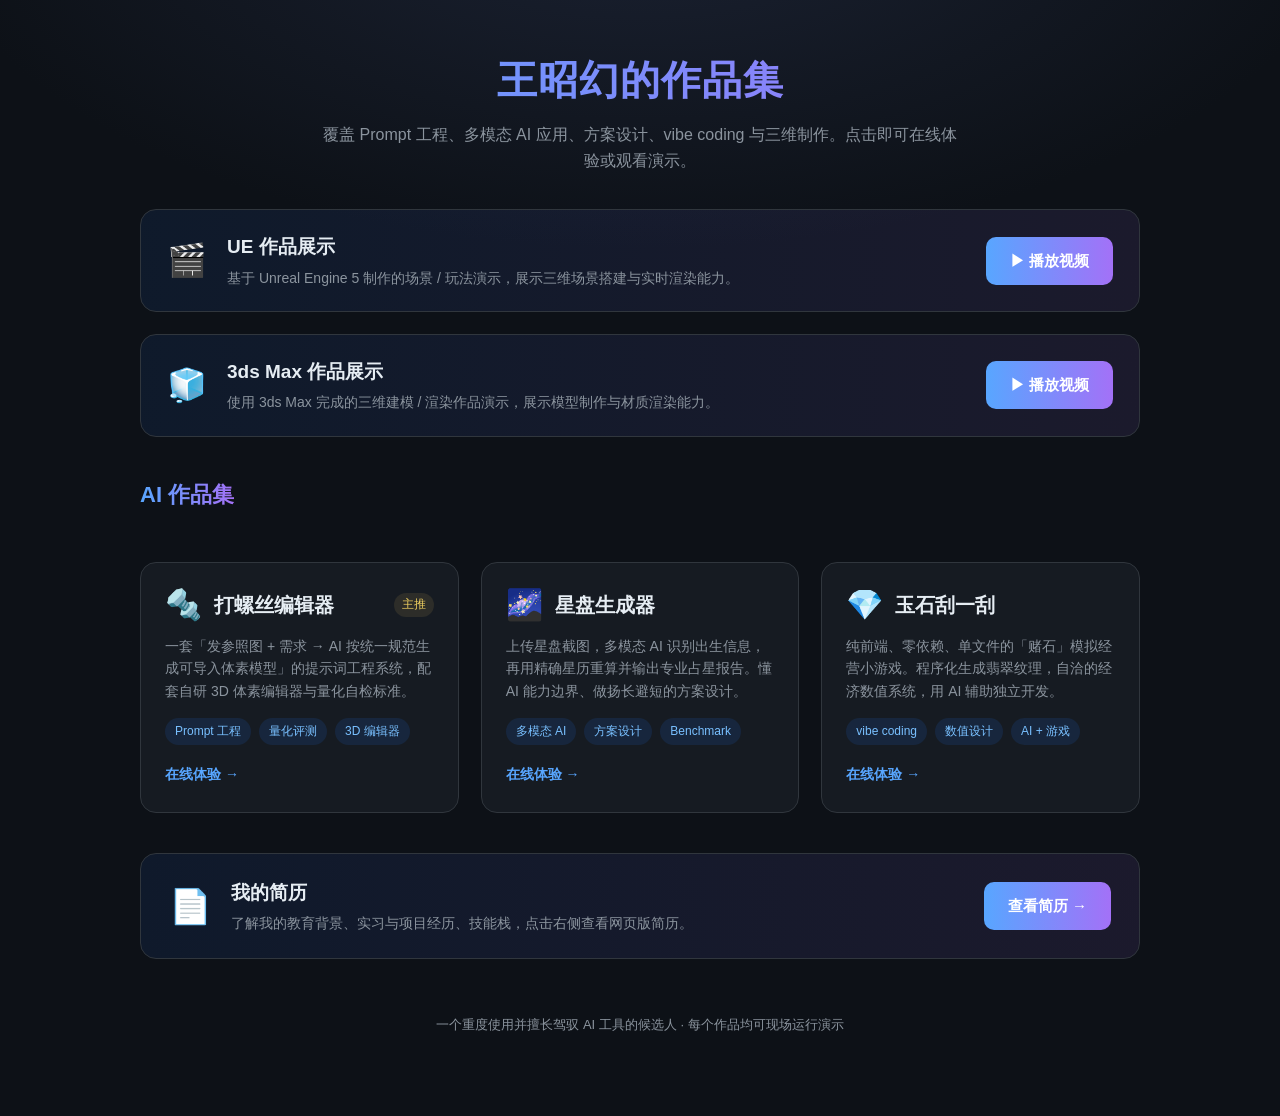
==== index.html @ 08b5da70 "Add files via upload" ====
<!DOCTYPE html>
<html lang="zh-CN">
<head>
<meta charset="UTF-8">
<meta name="viewport" content="width=device-width, initial-scale=1.0">
<title>作品集 · AI 方向</title>
<style>
  :root{
    --bg:#0d1117; --card:#161b22; --card-hover:#1c2331;
    --border:#30363d; --text:#e6edf3; --muted:#8b949e;
    --accent:#58a6ff; --accent2:#a371f7; --tag:#1f6feb22; --tag-text:#79c0ff;
  }
  *{box-sizing:border-box;margin:0;padding:0}
  body{
    font-family:-apple-system,BlinkMacSystemFont,"Segoe UI","PingFang SC","Microsoft YaHei",sans-serif;
    background:radial-gradient(1200px 600px at 50% -10%,#1b2233 0%,var(--bg) 60%);
    color:var(--text);min-height:100vh;line-height:1.6;
    padding:48px 20px 80px;
  }
  .wrap{max-width:1000px;margin:0 auto}
  header{text-align:center;margin-bottom:12px}
  h1{
    font-size:40px;font-weight:800;letter-spacing:1px;
    background:linear-gradient(90deg,var(--accent),var(--accent2));
    -webkit-background-clip:text;background-clip:text;color:transparent;
  }
  .sub{color:var(--muted);font-size:16px;margin-top:10px;max-width:640px;margin-left:auto;margin-right:auto}
  .cards{
    margin-top:48px;display:grid;gap:22px;
    grid-template-columns:repeat(auto-fit,minmax(280px,1fr));
  }
  .card{
    display:flex;flex-direction:column;text-decoration:none;color:inherit;
    background:var(--card);border:1px solid var(--border);border-radius:16px;
    padding:26px 24px;transition:.25s ease;position:relative;overflow:hidden;
  }
  .card:hover{transform:translateY(-6px);border-color:var(--accent);background:var(--card-hover);box-shadow:0 12px 30px #0008}
  .card .top{display:flex;align-items:center;gap:12px;margin-bottom:14px}
  .icon{font-size:30px;line-height:1}
  .card h2{font-size:20px;font-weight:700}
  .star{font-size:12px;color:#f0d060;background:#f0d0601a;padding:2px 8px;border-radius:20px;margin-left:auto}
  .desc{color:var(--muted);font-size:14px;flex:1}
  .tags{margin-top:16px;display:flex;flex-wrap:wrap;gap:8px}
  .tag{font-size:12px;color:var(--tag-text);background:var(--tag);padding:4px 10px;border-radius:20px}
  .go{margin-top:18px;color:var(--accent);font-size:14px;font-weight:600;display:flex;align-items:center;gap:6px}
  .card:hover .go{gap:12px}
  .resume{
    margin-top:40px;display:flex;align-items:center;gap:20px;flex-wrap:wrap;
    background:linear-gradient(90deg,#1f6feb18,#a371f718);
    border:1px solid var(--border);border-radius:16px;padding:24px 28px;
  }
  .resume .r-icon{font-size:34px}
  .resume .r-text{flex:1;min-width:200px}
  .resume h3{font-size:19px;font-weight:700;margin-bottom:4px}
  .resume p{color:var(--muted);font-size:14px}
  .btn{
    display:inline-flex;align-items:center;gap:8px;text-decoration:none;
    background:linear-gradient(90deg,var(--accent),var(--accent2));color:#fff;
    font-weight:600;font-size:15px;padding:12px 24px;border-radius:10px;transition:.25s ease;
  }
  .btn:hover{transform:translateY(-2px);box-shadow:0 8px 20px #58a6ff55}
  footer{text-align:center;margin-top:56px;color:var(--muted);font-size:13px}
  footer a{color:var(--accent);text-decoration:none}
  /* AI 作品集分区标题 */
  .section-title{
    margin-top:40px;margin-bottom:2px;font-size:22px;font-weight:800;
    background:linear-gradient(90deg,var(--accent),var(--accent2));
    -webkit-background-clip:text;background-clip:text;-webkit-text-fill-color:transparent;
    display:inline-block;
  }
  /* UE / 3ds 视频横条卡片 */
  .video-bar{
    margin-top:22px;display:flex;align-items:center;gap:20px;flex-wrap:wrap;
    background:linear-gradient(90deg,#1f6feb18,#a371f718);
    border:1px solid var(--border);border-radius:16px;padding:22px 26px;
    cursor:pointer;transition:.25s ease;
  }
  .video-bar:first-of-type{margin-top:36px}
  .video-bar:hover{transform:translateY(-3px);border-color:var(--accent);box-shadow:0 10px 26px #0007}
  .video-bar .v-icon{font-size:32px}
  .video-bar .v-text{flex:1;min-width:200px}
  .video-bar .v-text h3{font-size:19px;font-weight:700;margin-bottom:4px}
  .video-bar .v-text p{color:var(--muted);font-size:14px}
  .video-bar .v-btn{
    display:inline-flex;align-items:center;gap:8px;
    background:linear-gradient(90deg,var(--accent),var(--accent2));color:#fff;
    font-weight:600;font-size:15px;padding:12px 24px;border-radius:10px;
    white-space:nowrap;transition:.25s ease;
  }
  .video-bar:hover .v-btn{transform:translateY(-2px);box-shadow:0 8px 20px #58a6ff55}
  /* 视频弹窗 */
  .modal{
    position:fixed;inset:0;background:#000c;backdrop-filter:blur(4px);
    display:none;align-items:center;justify-content:center;z-index:100;padding:24px;
  }
  .modal.open{display:flex}
  .modal-box{width:100%;max-width:900px;background:var(--card);border:1px solid var(--border);border-radius:16px;overflow:hidden}
  .modal-head{display:flex;align-items:center;padding:16px 20px;border-bottom:1px solid var(--border)}
  .modal-head h3{font-size:17px;font-weight:700}
  .modal-close{margin-left:auto;background:none;border:none;color:var(--muted);font-size:26px;cursor:pointer;line-height:1;padding:0 4px}
  .modal-close:hover{color:var(--text)}
  .modal-body{background:#000}
  .modal-body video{width:100%;max-height:70vh;display:block}
  .modal-empty{color:var(--muted);font-size:15px;text-align:center;padding:60px 20px}
</style>
</head>
<body>
<div class="wrap">
  <header>
    <h1>王昭幻的作品集</h1>
    <p class="sub">覆盖 Prompt 工程、多模态 AI 应用、方案设计、vibe coding 与三维制作。点击即可在线体验或观看演示。</p>
  </header>

  <div class="video-bar" data-src="./UE5demo.mp4" data-title="UE 作品演示">
    <span class="v-icon">🎬</span>
    <div class="v-text">
      <h3>UE 作品展示</h3>
      <p>基于 Unreal Engine 5 制作的场景 / 玩法演示，展示三维场景搭建与实时渲染能力。</p>
    </div>
    <span class="v-btn">▶ 播放视频</span>
  </div>

  <div class="video-bar" data-src="./3dsdemo.mp4" data-title="3ds Max 作品演示">
    <span class="v-icon">🧊</span>
    <div class="v-text">
      <h3>3ds Max 作品展示</h3>
      <p>使用 3ds Max 完成的三维建模 / 渲染作品演示，展示模型制作与材质渲染能力。</p>
    </div>
    <span class="v-btn">▶ 播放视频</span>
  </div>

  <h2 class="section-title">AI 作品集</h2>

  <div class="cards">
    <a class="card" href="./screw/">
      <div class="top">
        <span class="icon">🔩</span>
        <h2>打螺丝编辑器</h2>
        <span class="star">主推</span>
      </div>
      <p class="desc">一套「发参照图 + 需求 → AI 按统一规范生成可导入体素模型」的提示词工程系统，配套自研 3D 体素编辑器与量化自检标准。</p>
      <div class="tags"><span class="tag">Prompt 工程</span><span class="tag">量化评测</span><span class="tag">3D 编辑器</span></div>
      <span class="go">在线体验 →</span>
    </a>

    <a class="card" href="./astro/">
      <div class="top">
        <span class="icon">🌌</span>
        <h2>星盘生成器</h2>
      </div>
      <p class="desc">上传星盘截图，多模态 AI 识别出生信息，再用精确星历重算并输出专业占星报告。懂 AI 能力边界、做扬长避短的方案设计。</p>
      <div class="tags"><span class="tag">多模态 AI</span><span class="tag">方案设计</span><span class="tag">Benchmark</span></div>
      <span class="go">在线体验 →</span>
    </a>

    <a class="card" href="./jade/">
      <div class="top">
        <span class="icon">💎</span>
        <h2>玉石刮一刮</h2>
      </div>
      <p class="desc">纯前端、零依赖、单文件的「赌石」模拟经营小游戏。程序化生成翡翠纹理，自洽的经济数值系统，用 AI 辅助独立开发。</p>
      <div class="tags"><span class="tag">vibe coding</span><span class="tag">数值设计</span><span class="tag">AI + 游戏</span></div>
      <span class="go">在线体验 →</span>
    </a>
  </div>

  <div class="resume">
    <span class="r-icon">📄</span>
    <div class="r-text">
      <h3>我的简历</h3>
      <p>了解我的教育背景、实习与项目经历、技能栈，点击右侧查看网页版简历。</p>
    </div>
    <a class="btn" href="./resume.html">查看简历 →</a>
  </div>

  <footer>
    一个重度使用并擅长驾驭 AI 工具的候选人 · 每个作品均可现场运行演示
  </footer>
</div>

<div class="modal" id="videoModal">
  <div class="modal-box">
    <div class="modal-head">
      <h3 id="modalTitle">作品演示</h3>
      <button class="modal-close" id="modalClose" aria-label="关闭">×</button>
    </div>
    <div class="modal-body" id="modalBody"></div>
  </div>
</div>

<script>
  (function(){
    var modal=document.getElementById('videoModal');
    var body=document.getElementById('modalBody');
    var titleEl=document.getElementById('modalTitle');
    function close(){
      modal.classList.remove('open');
      body.innerHTML='';
    }
    document.querySelectorAll('.video-bar').forEach(function(bar){
      bar.addEventListener('click',function(){
        var src=bar.getAttribute('data-src');
        titleEl.textContent=bar.getAttribute('data-title')||'作品演示';
        // 探测视频是否存在
        var probe=document.createElement('video');
        probe.src=src;probe.preload='metadata';
        probe.onloadedmetadata=function(){
          body.innerHTML='';
          var v=document.createElement('video');
          v.src=src;v.controls=true;v.autoplay=true;v.playsInline=true;
          body.appendChild(v);
        };
        probe.onerror=function(){
          body.innerHTML='<div class="modal-empty">该作品视频尚未上传<br>（把视频命名为 '+src.replace('./','')+' 放到 portfolio 目录即可）</div>';
        };
        body.innerHTML='<div class="modal-empty">加载中…</div>';
        modal.classList.add('open');
      });
    });
    document.getElementById('modalClose').addEventListener('click',close);
    modal.addEventListener('click',function(e){ if(e.target===modal) close(); });
    document.addEventListener('keydown',function(e){ if(e.key==='Escape') close(); });
  })();
</script>
</body>
</html>
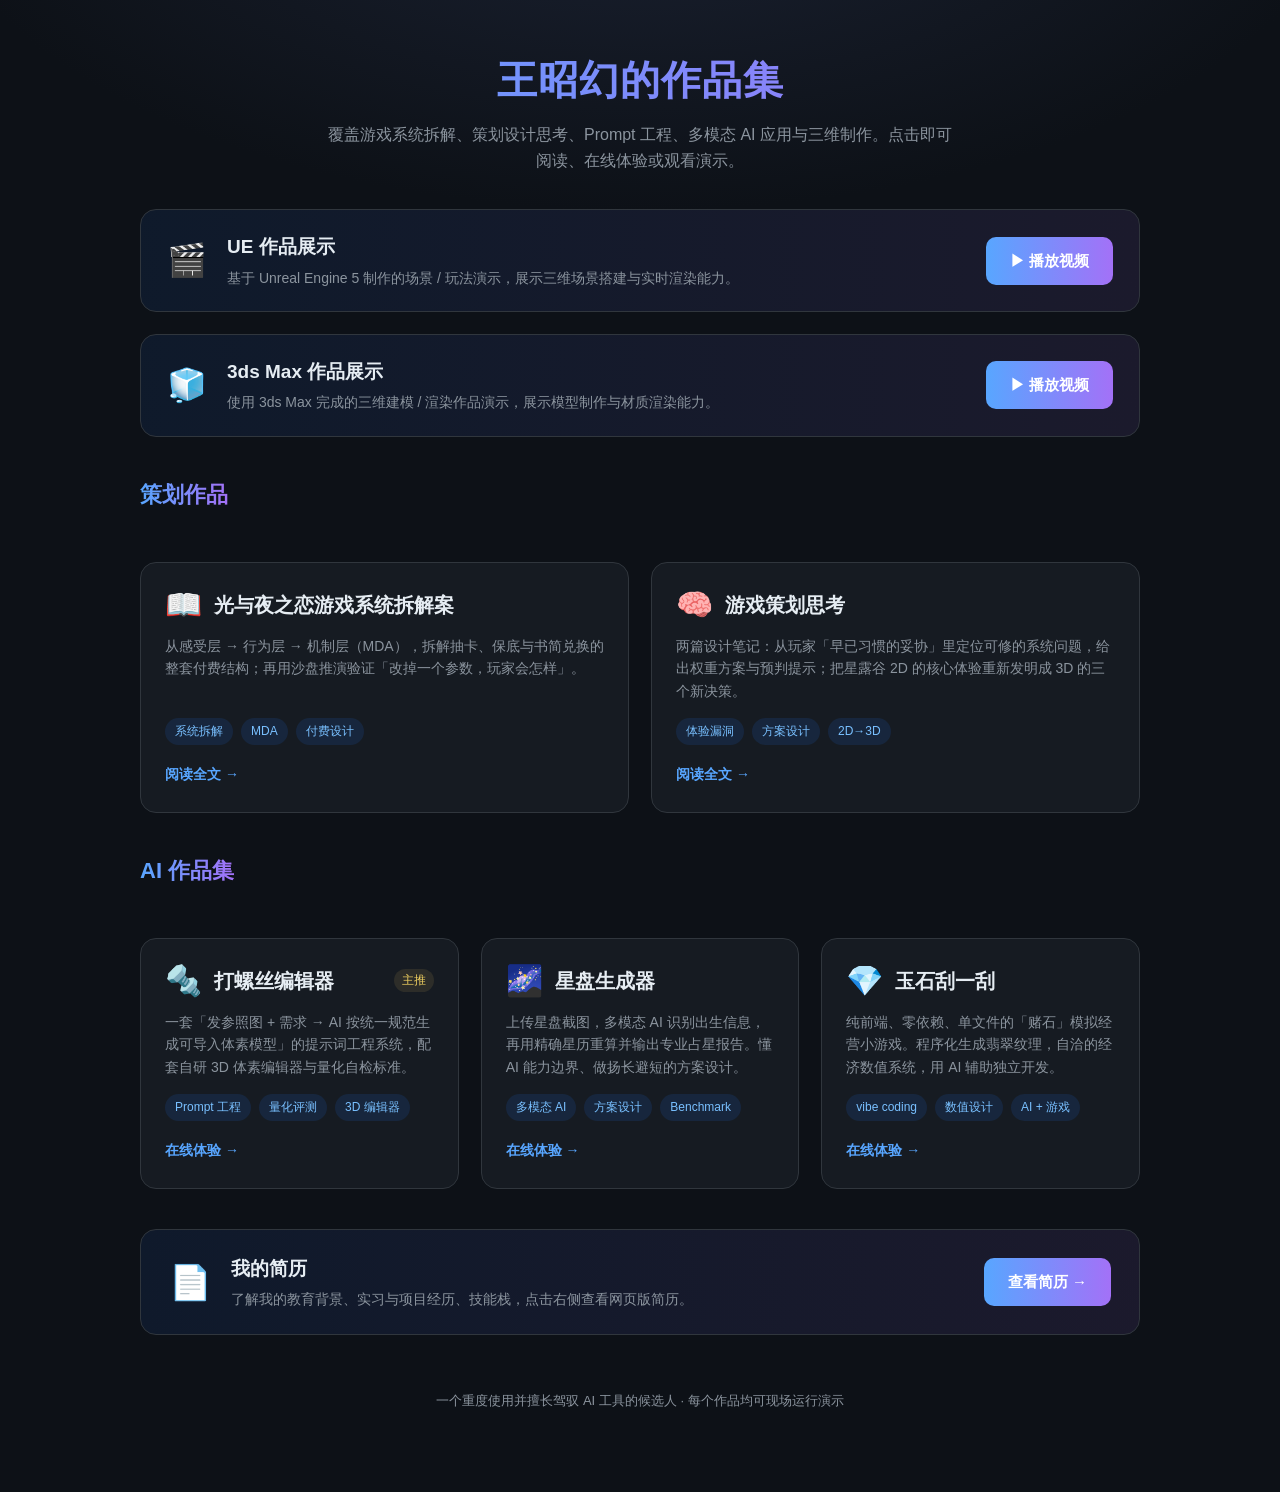
==== commit af3f057c: "add 策划作品：系统拆解 + 策划思考" ====
--- a/index.html
+++ b/index.html
@@ -108,7 +108,7 @@
 <div class="wrap">
   <header>
     <h1>王昭幻的作品集</h1>
-    <p class="sub">覆盖 Prompt 工程、多模态 AI 应用、方案设计、vibe coding 与三维制作。点击即可在线体验或观看演示。</p>
+    <p class="sub">覆盖游戏系统拆解、策划设计思考、Prompt 工程、多模态 AI 应用与三维制作。点击即可阅读、在线体验或观看演示。</p>
   </header>
 
   <div class="video-bar" data-src="./UE5demo.mp4" data-title="UE 作品演示">
@@ -127,6 +127,30 @@
       <p>使用 3ds Max 完成的三维建模 / 渲染作品演示，展示模型制作与材质渲染能力。</p>
     </div>
     <span class="v-btn">▶ 播放视频</span>
+  </div>
+
+  <h2 class="section-title">策划作品</h2>
+
+  <div class="cards">
+    <a class="card" href="./case-love/">
+      <div class="top">
+        <span class="icon">📖</span>
+        <h2>光与夜之恋游戏系统拆解案</h2>
+      </div>
+      <p class="desc">从感受层 → 行为层 → 机制层（MDA），拆解抽卡、保底与书简兑换的整套付费结构；再用沙盘推演验证「改掉一个参数，玩家会怎样」。</p>
+      <div class="tags"><span class="tag">系统拆解</span><span class="tag">MDA</span><span class="tag">付费设计</span></div>
+      <span class="go">阅读全文 →</span>
+    </a>
+
+    <a class="card" href="./thinking/">
+      <div class="top">
+        <span class="icon">🧠</span>
+        <h2>游戏策划思考</h2>
+      </div>
+      <p class="desc">两篇设计笔记：从玩家「早已习惯的妥协」里定位可修的系统问题，给出权重方案与预判提示；把星露谷 2D 的核心体验重新发明成 3D 的三个新决策。</p>
+      <div class="tags"><span class="tag">体验漏洞</span><span class="tag">方案设计</span><span class="tag">2D→3D</span></div>
+      <span class="go">阅读全文 →</span>
+    </a>
   </div>
 
   <h2 class="section-title">AI 作品集</h2>
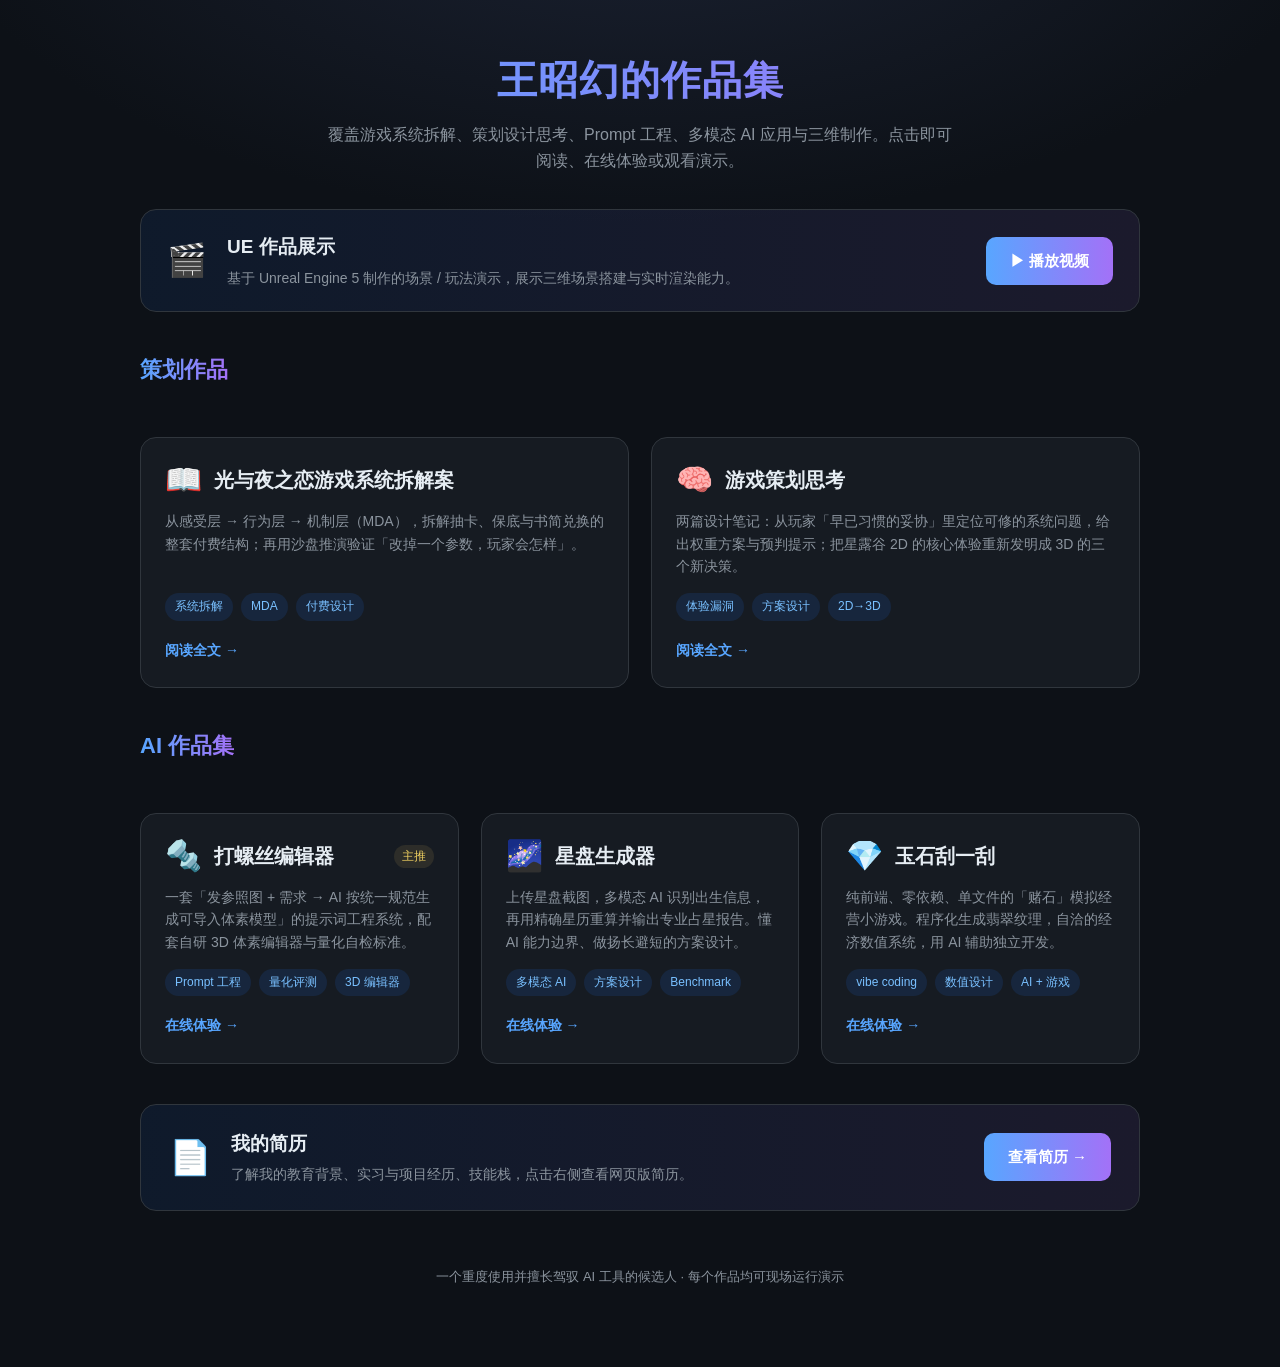
==== commit 86a488e7: "remove 3ds Max 作品展示板块" ====
--- a/index.html
+++ b/index.html
@@ -68,7 +68,7 @@
     -webkit-background-clip:text;background-clip:text;-webkit-text-fill-color:transparent;
     display:inline-block;
   }
-  /* UE / 3ds 视频横条卡片 */
+  /* UE 视频横条卡片 */
   .video-bar{
     margin-top:22px;display:flex;align-items:center;gap:20px;flex-wrap:wrap;
     background:linear-gradient(90deg,#1f6feb18,#a371f718);
@@ -116,15 +116,6 @@
     <div class="v-text">
       <h3>UE 作品展示</h3>
       <p>基于 Unreal Engine 5 制作的场景 / 玩法演示，展示三维场景搭建与实时渲染能力。</p>
-    </div>
-    <span class="v-btn">▶ 播放视频</span>
-  </div>
-
-  <div class="video-bar" data-src="./3dsdemo.mp4" data-title="3ds Max 作品演示">
-    <span class="v-icon">🧊</span>
-    <div class="v-text">
-      <h3>3ds Max 作品展示</h3>
-      <p>使用 3ds Max 完成的三维建模 / 渲染作品演示，展示模型制作与材质渲染能力。</p>
     </div>
     <span class="v-btn">▶ 播放视频</span>
   </div>
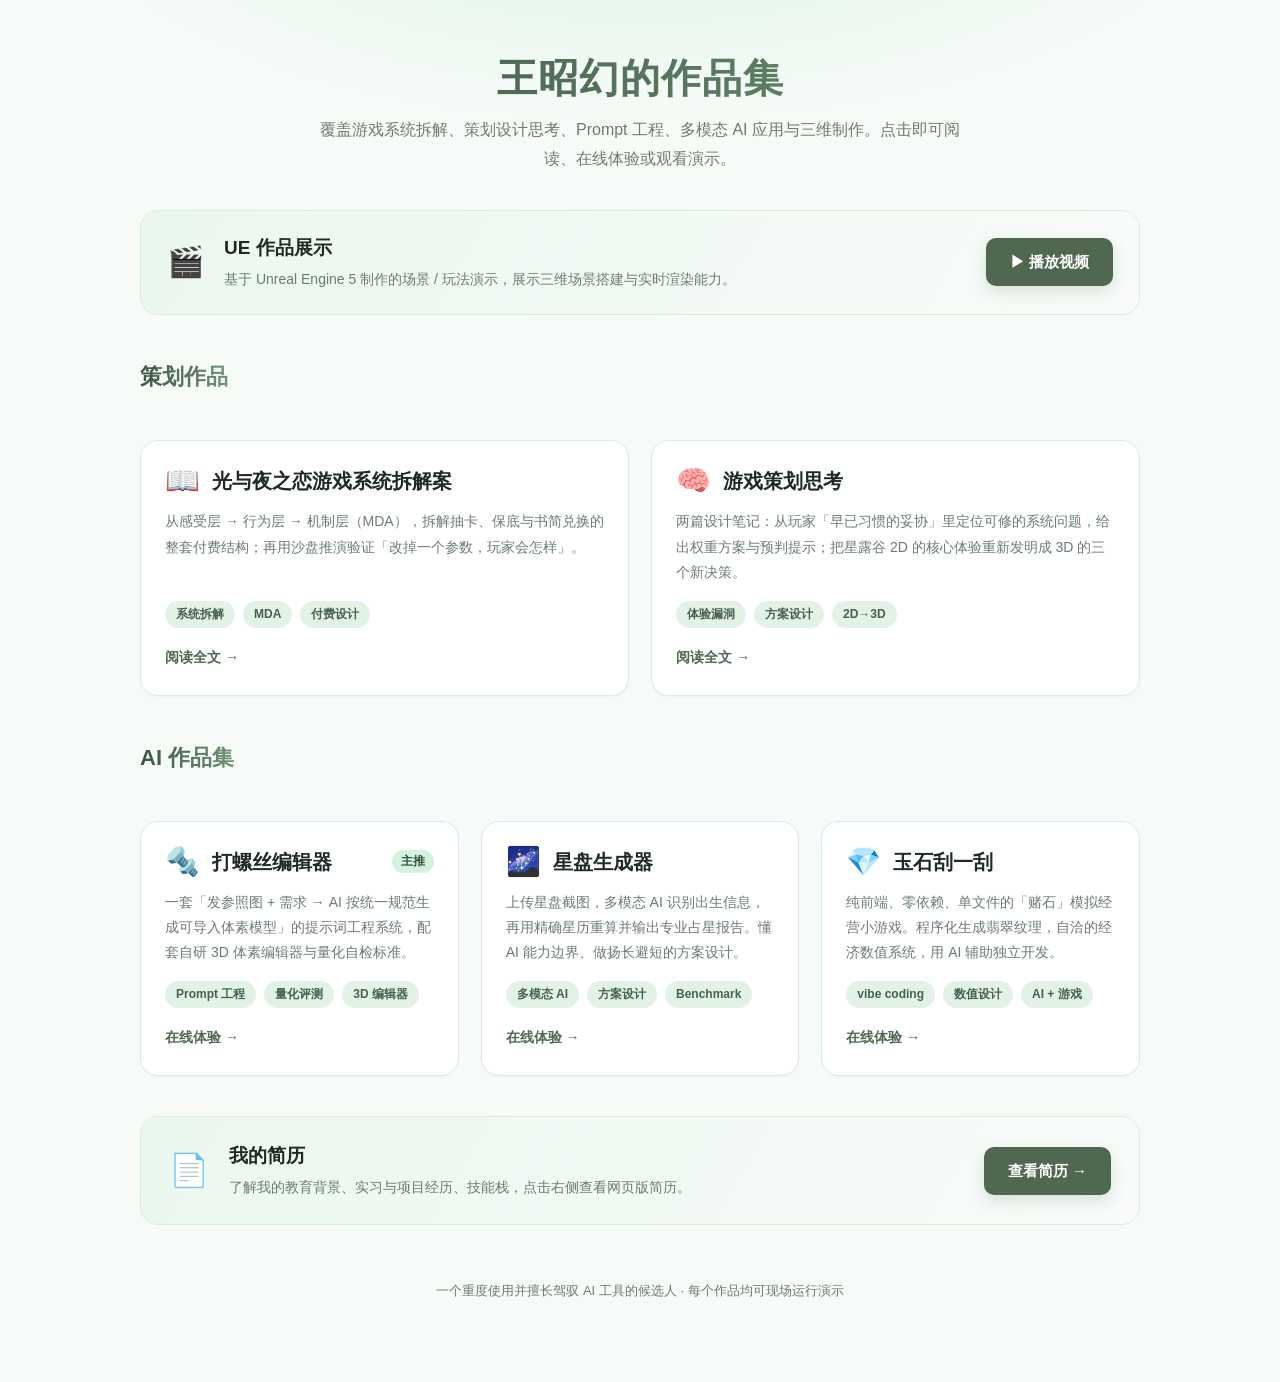
==== commit d6f1fd4c: "重新配色：浅绿方案（D3F2DE / 99C39E / 506850）" ====
--- a/index.html
+++ b/index.html
@@ -5,103 +5,107 @@
 <meta name="viewport" content="width=device-width, initial-scale=1.0">
 <title>作品集 · AI 方向</title>
 <style>
-  :root{
-    --bg:#0d1117; --card:#161b22; --card-hover:#1c2331;
-    --border:#30363d; --text:#e6edf3; --muted:#8b949e;
-    --accent:#58a6ff; --accent2:#a371f7; --tag:#1f6feb22; --tag-text:#79c0ff;
-  }
-  *{box-sizing:border-box;margin:0;padding:0}
-  body{
-    font-family:-apple-system,BlinkMacSystemFont,"Segoe UI","PingFang SC","Microsoft YaHei",sans-serif;
-    background:radial-gradient(1200px 600px at 50% -10%,#1b2233 0%,var(--bg) 60%);
-    color:var(--text);min-height:100vh;line-height:1.6;
-    padding:48px 20px 80px;
-  }
-  .wrap{max-width:1000px;margin:0 auto}
-  header{text-align:center;margin-bottom:12px}
-  h1{
-    font-size:40px;font-weight:800;letter-spacing:1px;
-    background:linear-gradient(90deg,var(--accent),var(--accent2));
-    -webkit-background-clip:text;background-clip:text;color:transparent;
-  }
-  .sub{color:var(--muted);font-size:16px;margin-top:10px;max-width:640px;margin-left:auto;margin-right:auto}
-  .cards{
-    margin-top:48px;display:grid;gap:22px;
-    grid-template-columns:repeat(auto-fit,minmax(280px,1fr));
-  }
-  .card{
-    display:flex;flex-direction:column;text-decoration:none;color:inherit;
-    background:var(--card);border:1px solid var(--border);border-radius:16px;
-    padding:26px 24px;transition:.25s ease;position:relative;overflow:hidden;
-  }
-  .card:hover{transform:translateY(-6px);border-color:var(--accent);background:var(--card-hover);box-shadow:0 12px 30px #0008}
-  .card .top{display:flex;align-items:center;gap:12px;margin-bottom:14px}
-  .icon{font-size:30px;line-height:1}
-  .card h2{font-size:20px;font-weight:700}
-  .star{font-size:12px;color:#f0d060;background:#f0d0601a;padding:2px 8px;border-radius:20px;margin-left:auto}
-  .desc{color:var(--muted);font-size:14px;flex:1}
-  .tags{margin-top:16px;display:flex;flex-wrap:wrap;gap:8px}
-  .tag{font-size:12px;color:var(--tag-text);background:var(--tag);padding:4px 10px;border-radius:20px}
-  .go{margin-top:18px;color:var(--accent);font-size:14px;font-weight:600;display:flex;align-items:center;gap:6px}
-  .card:hover .go{gap:12px}
-  .resume{
-    margin-top:40px;display:flex;align-items:center;gap:20px;flex-wrap:wrap;
-    background:linear-gradient(90deg,#1f6feb18,#a371f718);
-    border:1px solid var(--border);border-radius:16px;padding:24px 28px;
-  }
-  .resume .r-icon{font-size:34px}
-  .resume .r-text{flex:1;min-width:200px}
-  .resume h3{font-size:19px;font-weight:700;margin-bottom:4px}
-  .resume p{color:var(--muted);font-size:14px}
-  .btn{
-    display:inline-flex;align-items:center;gap:8px;text-decoration:none;
-    background:linear-gradient(90deg,var(--accent),var(--accent2));color:#fff;
-    font-weight:600;font-size:15px;padding:12px 24px;border-radius:10px;transition:.25s ease;
-  }
-  .btn:hover{transform:translateY(-2px);box-shadow:0 8px 20px #58a6ff55}
-  footer{text-align:center;margin-top:56px;color:var(--muted);font-size:13px}
-  footer a{color:var(--accent);text-decoration:none}
-  /* AI 作品集分区标题 */
-  .section-title{
-    margin-top:40px;margin-bottom:2px;font-size:22px;font-weight:800;
-    background:linear-gradient(90deg,var(--accent),var(--accent2));
-    -webkit-background-clip:text;background-clip:text;-webkit-text-fill-color:transparent;
-    display:inline-block;
-  }
-  /* UE 视频横条卡片 */
-  .video-bar{
-    margin-top:22px;display:flex;align-items:center;gap:20px;flex-wrap:wrap;
-    background:linear-gradient(90deg,#1f6feb18,#a371f718);
-    border:1px solid var(--border);border-radius:16px;padding:22px 26px;
-    cursor:pointer;transition:.25s ease;
-  }
-  .video-bar:first-of-type{margin-top:36px}
-  .video-bar:hover{transform:translateY(-3px);border-color:var(--accent);box-shadow:0 10px 26px #0007}
-  .video-bar .v-icon{font-size:32px}
-  .video-bar .v-text{flex:1;min-width:200px}
-  .video-bar .v-text h3{font-size:19px;font-weight:700;margin-bottom:4px}
-  .video-bar .v-text p{color:var(--muted);font-size:14px}
-  .video-bar .v-btn{
-    display:inline-flex;align-items:center;gap:8px;
-    background:linear-gradient(90deg,var(--accent),var(--accent2));color:#fff;
-    font-weight:600;font-size:15px;padding:12px 24px;border-radius:10px;
-    white-space:nowrap;transition:.25s ease;
-  }
-  .video-bar:hover .v-btn{transform:translateY(-2px);box-shadow:0 8px 20px #58a6ff55}
-  /* 视频弹窗 */
-  .modal{
-    position:fixed;inset:0;background:#000c;backdrop-filter:blur(4px);
-    display:none;align-items:center;justify-content:center;z-index:100;padding:24px;
-  }
-  .modal.open{display:flex}
-  .modal-box{width:100%;max-width:900px;background:var(--card);border:1px solid var(--border);border-radius:16px;overflow:hidden}
-  .modal-head{display:flex;align-items:center;padding:16px 20px;border-bottom:1px solid var(--border)}
-  .modal-head h3{font-size:17px;font-weight:700}
-  .modal-close{margin-left:auto;background:none;border:none;color:var(--muted);font-size:26px;cursor:pointer;line-height:1;padding:0 4px}
-  .modal-close:hover{color:var(--text)}
-  .modal-body{background:#000}
-  .modal-body video{width:100%;max-height:70vh;display:block}
-  .modal-empty{color:var(--muted);font-size:15px;text-align:center;padding:60px 20px}
+:root{
+  --paper:#F7FBF8; --card:#FFFFFF; --tint:#EDF7EF; --tint-2:#E3F2E7;
+  --deco:#D3F2DE; --sage:#99C39E; --deep:#506850; --deep-2:#3F5442;
+  --ink:#1F2B22; --body-text:#3F4E43; --muted:#6B7C6F;
+  --line:#DCEBE0; --line-2:#CBE1D1; --accent:#506850; --accent2:#5C7F64;
+  --tag-text:#45624B;
+}
+*{box-sizing:border-box;margin:0;padding:0}
+html{scroll-behavior:smooth}
+body{
+  font-family:-apple-system,BlinkMacSystemFont,"Segoe UI","PingFang SC","Hiragino Sans GB","Microsoft YaHei",sans-serif;
+  background:radial-gradient(1000px 460px at 50% -12%,var(--deco) 0%,rgba(211,242,222,0) 62%) no-repeat,var(--paper);
+  color:var(--ink);min-height:100vh;line-height:1.6;padding:52px 20px 80px;
+  -webkit-font-smoothing:antialiased;color-scheme:light;
+}
+.wrap{max-width:1000px;margin:0 auto}
+header{text-align:center;margin-bottom:12px}
+h1{
+  font-size:40px;font-weight:800;letter-spacing:1px;line-height:1.3;
+  background:linear-gradient(90deg,#3E5343,#6E9475);
+  -webkit-background-clip:text;background-clip:text;color:transparent;
+}
+.sub{color:var(--muted);font-size:16px;margin-top:12px;max-width:660px;margin-left:auto;margin-right:auto;line-height:1.8}
+.cards{margin-top:44px;display:grid;gap:22px;grid-template-columns:repeat(auto-fit,minmax(280px,1fr))}
+.card{
+  display:flex;flex-direction:column;text-decoration:none;color:inherit;
+  background:var(--card);border:1px solid var(--line);border-radius:18px;
+  padding:26px 24px;transition:.25s ease;position:relative;
+  box-shadow:0 1px 2px rgba(63,84,66,.04);
+}
+.card:hover{transform:translateY(-6px);border-color:var(--sage);box-shadow:0 16px 32px rgba(63,84,66,.12)}
+.card .top{display:flex;align-items:center;gap:12px;margin-bottom:14px}
+.icon{font-size:28px;line-height:1}
+.card h2{font-size:20px;font-weight:700;color:var(--ink);line-height:1.4}
+.star{font-size:12px;color:#33503A;background:var(--deco);padding:2px 9px;border-radius:20px;margin-left:auto;font-weight:700;white-space:nowrap}
+.desc{color:var(--muted);font-size:14px;flex:1;line-height:1.8}
+.tags{margin-top:16px;display:flex;flex-wrap:wrap;gap:8px}
+.tag{font-size:12px;color:var(--tag-text);background:var(--tint-2);padding:4px 11px;border-radius:20px;font-weight:600}
+.go{margin-top:18px;color:var(--deep);font-size:14px;font-weight:600;display:flex;align-items:center;gap:6px;transition:gap .2s ease}
+.card:hover .go{gap:12px}
+.resume{
+  margin-top:40px;display:flex;align-items:center;gap:20px;flex-wrap:wrap;
+  background:linear-gradient(120deg,#EAF7EE,#F9FCFA);
+  border:1px solid var(--line);border-radius:18px;padding:24px 28px;
+}
+.resume .r-icon{font-size:32px}
+.resume .r-text{flex:1;min-width:200px}
+.resume h3{font-size:19px;font-weight:700;margin-bottom:4px;color:var(--ink)}
+.resume p{color:var(--muted);font-size:14px;line-height:1.8}
+.btn{
+  display:inline-flex;align-items:center;gap:8px;text-decoration:none;
+  background:var(--deep);color:#fff;font-weight:600;font-size:15px;
+  padding:12px 24px;border-radius:10px;transition:.25s ease;
+  box-shadow:0 6px 16px rgba(80,104,80,.18);
+}
+.btn:hover{background:var(--deep-2);transform:translateY(-2px);box-shadow:0 10px 22px rgba(80,104,80,.26)}
+footer{text-align:center;margin-top:56px;color:var(--muted);font-size:13px}
+footer a{color:var(--deep);text-decoration:none}
+.section-title{
+  margin-top:44px;margin-bottom:2px;font-size:22px;font-weight:800;
+  background:linear-gradient(90deg,#3E5343,#6E9475);
+  -webkit-background-clip:text;background-clip:text;-webkit-text-fill-color:transparent;
+  display:inline-block;
+}
+.video-bar{
+  margin-top:22px;display:flex;align-items:center;gap:20px;flex-wrap:wrap;
+  background:linear-gradient(120deg,#EAF7EE,#F9FCFA);
+  border:1px solid var(--line);border-radius:18px;padding:22px 26px;
+  cursor:pointer;transition:.25s ease;
+}
+.video-bar:first-of-type{margin-top:36px}
+.video-bar:hover{transform:translateY(-3px);border-color:var(--sage);box-shadow:0 14px 28px rgba(63,84,66,.12)}
+.video-bar .v-icon{font-size:30px}
+.video-bar .v-text{flex:1;min-width:200px}
+.video-bar .v-text h3{font-size:19px;font-weight:700;margin-bottom:4px;color:var(--ink)}
+.video-bar .v-text p{color:var(--muted);font-size:14px;line-height:1.8}
+.video-bar .v-btn{
+  display:inline-flex;align-items:center;gap:8px;
+  background:var(--deep);color:#fff;font-weight:600;font-size:15px;
+  padding:12px 24px;border-radius:10px;white-space:nowrap;transition:.25s ease;
+  box-shadow:0 6px 16px rgba(80,104,80,.18);
+}
+.video-bar:hover .v-btn{background:var(--deep-2);transform:translateY(-2px);box-shadow:0 10px 22px rgba(80,104,80,.26)}
+.modal{
+  position:fixed;inset:0;background:rgba(31,43,34,.5);backdrop-filter:blur(4px);
+  display:none;align-items:center;justify-content:center;z-index:100;padding:24px;
+}
+.modal.open{display:flex}
+.modal-box{width:100%;max-width:900px;background:var(--card);border:1px solid var(--line);border-radius:18px;overflow:hidden;box-shadow:0 30px 60px rgba(20,35,24,.3)}
+.modal-head{display:flex;align-items:center;padding:16px 20px;border-bottom:1px solid var(--line)}
+.modal-head h3{font-size:17px;font-weight:700;color:var(--ink)}
+.modal-close{margin-left:auto;background:none;border:none;color:var(--muted);font-size:26px;cursor:pointer;line-height:1;padding:0 4px}
+.modal-close:hover{color:var(--ink)}
+.modal-body{background:#0F1F14}
+.modal-body video{width:100%;max-height:70vh;display:block}
+.modal-empty{color:var(--muted);font-size:15px;text-align:center;padding:60px 20px;background:var(--card)}
+@media(max-width:600px){
+  body{padding:34px 16px 70px}
+  h1{font-size:30px}
+  .card h2{font-size:18px}
+}
 </style>
 </head>
 <body>
